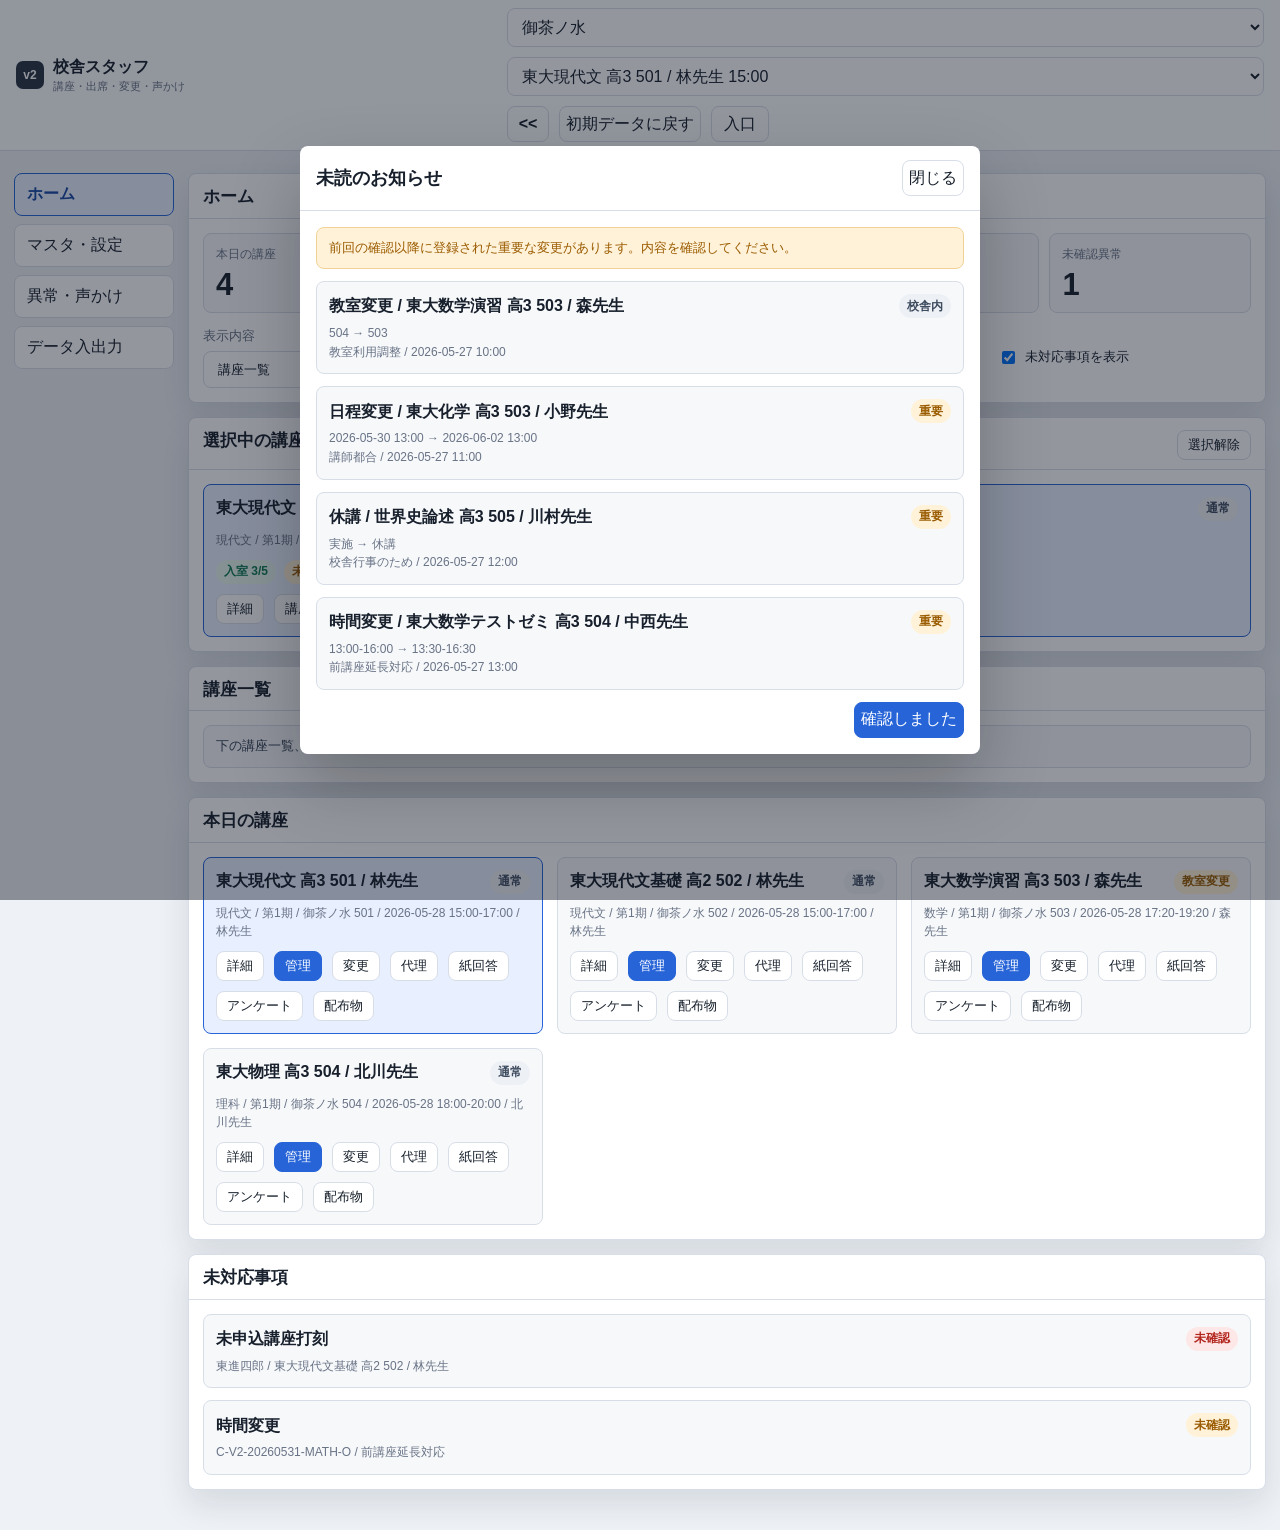
==== mock_app_v2/staff_app_v2.html @ 980cc5a4 "v2" ====
<!doctype html>
<html lang="ja">
<head>
  <meta charset="utf-8">
  <meta name="viewport" content="width=device-width, initial-scale=1">
  <title>校舎スタッフ v2</title>
  <link rel="stylesheet" href="assets/screens_v2.css">
</head>
<body data-app="staff-v2">
  <header class="topbar compact">
    <div class="brand">
      <div class="brand-mark">v2</div>
      <div>
        <h1>校舎スタッフ</h1>
        <p>講座・出席・変更・声かけ</p>
      </div>
    </div>
    <div class="top-actions">
      <select id="staffVenueSelect" aria-label="校舎選択"></select>
      <select id="staffCourseSelect" aria-label="講座選択"></select>
      <button class="ghost nav-toggle-button" id="staffToggleNav" type="button" aria-label="左メニューを閉じる" title="左メニューを閉じる">&lt;&lt;</button>
      <button class="ghost" type="button" data-reset-state>初期データに戻す</button>
      <a class="button-link" href="index.html">入口</a>
    </div>
  </header>

  <main class="wrap layout" id="staffLayout">
    <nav class="side-nav" id="staffSideNav" aria-label="校舎スタッフタブ">
      <button class="tab-button active" type="button" data-tab-target="staff-home">ホーム</button>
      <div class="nav-item has-menu">
        <button class="tab-button" type="button" data-tab-target="staff-master">マスタ・設定</button>
        <div class="nav-menu" role="menu" aria-label="マスタ・設定メニュー">
          <button type="button" data-tab-target="staff-master" data-staff-master-view="students">生徒マスタ設定</button>
          <button type="button" data-tab-target="staff-master" data-staff-master-view="courses">講座マスタ設定</button>
          <button type="button" data-tab-target="staff-master" data-staff-master-view="settings">受講コマ基準設定</button>
        </div>
      </div>
      <button class="tab-button" type="button" data-tab-target="staff-risk">異常・声かけ</button>
      <button class="tab-button" type="button" data-tab-target="staff-export">データ入出力</button>
    </nav>

    <div>
      <section class="tab-panel active" data-tab-panel="staff-home">
        <section class="panel">
          <div class="panel-head">
            <h2>ホーム</h2>
          </div>
          <div class="panel-body">
            <div class="metric-grid" id="staffDashboardMetrics"></div>
            <div class="form-grid" style="margin-top:14px">
              <label>表示内容
                <select id="staffHomePanelSelect">
                  <option value="courses">講座一覧</option>
                  <option value="course">選択中の講座</option>
                  <option value="change">講座変更</option>
                  <option value="proxy">代理入室</option>
                  <option value="paper">紙回答入力</option>
                  <option value="survey">アンケート（回答状況・傾向・コメント）</option>
                  <option value="risk">異常・声かけ</option>
                  <option value="export">CSV出力</option>
                </select>
              </label>
              <label class="setting-toggle"><input id="homeToggleCourses" type="checkbox" checked>講座一覧を表示</label>
              <label class="setting-toggle"><input id="homeToggleSelected" type="checkbox" checked>選択中の講座を表示</label>
              <label class="setting-toggle"><input id="homeToggleAlerts" type="checkbox" checked>未対応事項を表示</label>
            </div>
          </div>
        </section>

        <section class="panel" id="homeSelectedCoursePanel" style="margin-top:14px">
          <div class="panel-head">
            <h2>選択中の講座</h2>
            <button class="small" id="clearStaffCourse" type="button">選択解除</button>
          </div>
          <div class="panel-body"><div id="homeSelectedCourse" class="stack"></div></div>
        </section>

        <section class="panel" id="homeWorkPanel" style="margin-top:14px">
          <div class="panel-head"><h2 id="homeWorkTitle">表示内容</h2></div>
          <div class="panel-body"><div id="staffHomePanel" class="stack"></div></div>
        </section>

        <section class="panel" id="homeCourseListPanel" style="margin-top:14px">
          <div class="panel-head"><h2>本日の講座</h2></div>
          <div class="panel-body"><div id="dashboardCourseList" class="grid-3"></div></div>
        </section>

        <section class="panel" id="homeAlertsPanel" style="margin-top:14px">
          <div class="panel-head"><h2>未対応事項</h2></div>
          <div class="panel-body"><div id="dashboardAlerts" class="stack"></div></div>
        </section>
      </section>

      <section class="tab-panel" data-tab-panel="staff-master">
        <section class="panel">
          <div class="panel-head"><h2>マスタ・基準設定</h2></div>
          <div class="panel-body">
            <div class="notice">受講コマ達成基準は、基準未達と声かけ候補を判定するための学年別の最低受講コマ数です。科目別ではなく、期間内の受講済みコマ合計で判定します。</div>
            <div class="actions">
              <label class="setting-toggle"><input id="toggleMasterStudents" type="checkbox" checked>生徒マスタ</label>
              <label class="setting-toggle"><input id="toggleMasterCourses" type="checkbox" checked>講座マスタ</label>
              <label class="setting-toggle"><input id="toggleMasterSettings" type="checkbox" checked>校舎・基準設定</label>
            </div>
            <div class="form-grid" style="margin-top:12px">
              <label>学年<select id="thresholdGrade"></select></label>
              <label>受講コマ達成基準<input id="thresholdValue" value="4" inputmode="numeric"></label>
            </div>
            <button class="primary" id="saveStaffSettings" type="button" style="margin-top:12px">設定を保存</button>
          </div>
        </section>
        <div class="grid-2" style="margin-top:14px">
          <section class="panel" id="masterStudentsPanel">
            <div class="panel-head"><h2>生徒マスタ</h2></div>
            <div class="panel-body"><table><thead><tr><th>生徒</th><th>学年</th><th>校舎</th><th>担当</th><th>操作</th></tr></thead><tbody id="masterStudents"></tbody></table></div>
          </section>
          <section class="panel" id="masterCoursesPanel">
            <div class="panel-head"><h2>講座マスタ</h2></div>
            <div class="panel-body"><table><thead><tr><th>講座</th><th>識別</th><th>状態</th><th>講師</th><th>操作</th></tr></thead><tbody id="masterCourses"></tbody></table></div>
          </section>
        </div>
        <section class="panel" id="masterSettingsPanel" style="margin-top:14px">
          <div class="panel-head"><h2>校舎・教室・基準コマ設定</h2></div>
          <div class="panel-body"><div id="staffSettings" class="grid-3"></div></div>
        </section>
      </section>

      <section class="tab-panel" data-tab-panel="staff-risk">
        <div class="grid-2">
          <section class="panel">
            <div class="panel-head"><h2>異常検知</h2></div>
            <div class="panel-body"><table><thead><tr><th>種別</th><th>対象</th><th>重要度</th><th>操作</th></tr></thead><tbody id="anomalyRows"></tbody></table></div>
          </section>
          <section class="panel">
            <div class="panel-head"><h2>基準未達</h2></div>
            <div class="panel-body"><table><thead><tr><th>生徒</th><th>基準</th><th>差分</th><th>操作</th></tr></thead><tbody id="shortageRows"></tbody></table></div>
          </section>
        </div>
        <div class="grid-2" style="margin-top:14px">
          <section class="panel">
            <div class="panel-head"><h2>声かけ対象者</h2></div>
            <div class="panel-body">
              <label>生徒<select id="voiceStudent"></select></label>
              <label style="margin-top:10px">理由<input id="voiceReason" value="基準未達と未回答が重複"></label>
              <button class="primary" id="voiceButton" type="button" style="width:100%; margin-top:10px">声かけ予定を追加</button>
              <div id="voiceRows" class="stack" style="margin-top:10px"></div>
            </div>
          </section>
          <section class="panel">
            <div class="panel-head"><h2>操作履歴</h2></div>
            <div class="panel-body"><table><thead><tr><th>日時</th><th>操作</th><th>対象</th><th>理由</th></tr></thead><tbody id="operationLogRows"></tbody></table></div>
          </section>
        </div>
      </section>

      <section class="tab-panel" data-tab-panel="staff-export">
        <div class="grid-2">
          <section class="panel">
            <div class="panel-head"><h2>CSV出力</h2></div>
            <div class="panel-body">
              <label>出力種別<select id="exportType"><option value="attendance">出席簿CSV</option><option value="counts">受講コマCSV</option><option value="survey">アンケートCSV</option><option value="pos">POS取込用CSV</option><option value="access">Access取込用CSV</option><option value="actions">操作履歴CSV</option></select></label>
              <div class="actions" style="margin-top:10px"><button id="previewExport" type="button">プレビュー</button><button id="downloadExport" class="primary" type="button">ダウンロード</button></div>
              <div id="csvReferenceRows" class="stack" style="margin-top:14px"></div>
            </div>
          </section>
          <section class="panel">
            <div class="panel-head"><h2>出力プレビュー</h2></div>
            <div class="panel-body"><pre class="code-preview" id="exportPreview"></pre></div>
          </section>
        </div>
      </section>
    </div>
  </main>

  <div class="modal-backdrop" id="detailModal">
    <div class="modal">
      <div class="modal-head"><h2 id="modalTitle">講座詳細</h2><button type="button" data-close-modal>閉じる</button></div>
      <div class="modal-body" id="modalBody"></div>
    </div>
  </div>
  <div class="toast" id="toast"></div>
  <script src="assets/app_v2.js"></script>
</body>
</html>
---- mock_app_v2/assets/screens_v2.css ----
:root {
  color-scheme: light;
  --bg: #eef1f5;
  --surface: #ffffff;
  --surface-soft: #f7f8fa;
  --line: #d8dee8;
  --text: #17202c;
  --muted: #687386;
  --blue: #2664d8;
  --blue-soft: #e8efff;
  --green: #0f7a55;
  --green-soft: #e7f6ef;
  --amber: #9a5b00;
  --amber-soft: #fff2d8;
  --red: #b3261e;
  --red-soft: #fde8e7;
  --ink: #283342;
  --shadow: 0 14px 32px rgba(35, 48, 72, 0.12);
}

* {
  box-sizing: border-box;
}

body {
  margin: 0;
  min-width: 320px;
  background: var(--bg);
  color: var(--text);
  font-family: -apple-system, BlinkMacSystemFont, "Hiragino Sans", "Yu Gothic", "Yu Gothic UI", sans-serif;
  letter-spacing: 0;
}

button,
input,
select,
textarea {
  font: inherit;
}

button {
  min-height: 36px;
  border: 1px solid var(--line);
  border-radius: 8px;
  background: var(--surface);
  color: var(--text);
  cursor: pointer;
}

.button-link {
  display: inline-flex;
  align-items: center;
  justify-content: center;
  min-height: 36px;
  padding: 0 12px;
  border: 1px solid var(--line);
  border-radius: 8px;
  background: var(--surface);
  color: var(--text);
  text-decoration: none;
}

.button-link:hover {
  border-color: #9cabbd;
}

button:hover {
  border-color: #9cabbd;
}

button:disabled {
  cursor: not-allowed;
  opacity: 0.48;
}

.primary {
  border-color: var(--blue);
  background: var(--blue);
  color: #fff;
}

.danger {
  border-color: var(--red);
  background: var(--red);
  color: #fff;
}

.ghost {
  background: transparent;
}

.small {
  min-height: 30px;
  padding: 4px 10px;
  font-size: 13px;
}

input,
select,
textarea {
  width: 100%;
  border: 1px solid var(--line);
  border-radius: 8px;
  background: #fff;
  color: var(--text);
  padding: 9px 10px;
}

textarea {
  min-height: 92px;
  resize: vertical;
}

label {
  display: grid;
  gap: 6px;
  color: var(--muted);
  font-size: 13px;
}

table {
  width: 100%;
  border-collapse: collapse;
  table-layout: fixed;
  font-size: 13px;
}

th,
td {
  border-bottom: 1px solid var(--line);
  padding: 10px 8px;
  text-align: left;
  vertical-align: top;
  overflow-wrap: anywhere;
}

th {
  color: #415069;
  font-weight: 700;
  background: #f2f5f9;
}

pre {
  margin: 0;
  white-space: pre-wrap;
  overflow-wrap: anywhere;
}

.app-shell {
  min-height: 100vh;
}

.topbar {
  position: sticky;
  top: 0;
  z-index: 10;
  display: flex;
  align-items: center;
  justify-content: space-between;
  gap: 16px;
  padding: 14px 22px;
  border-bottom: 1px solid var(--line);
  background: rgba(255, 255, 255, 0.94);
  backdrop-filter: blur(12px);
}

.topbar.compact {
  min-height: 58px;
  padding: 8px 16px;
}

.brand {
  display: flex;
  align-items: center;
  gap: 12px;
  min-width: 0;
}

.brand-mark {
  display: grid;
  width: 36px;
  height: 36px;
  place-items: center;
  border-radius: 8px;
  background: var(--ink);
  color: #fff;
  font-weight: 800;
}

.brand h1 {
  margin: 0;
  font-size: 19px;
  line-height: 1.25;
}

.brand p {
  margin: 2px 0 0;
  color: var(--muted);
  font-size: 12px;
}

.topbar.compact .brand {
  gap: 9px;
}

.topbar.compact .brand-mark {
  width: 28px;
  height: 28px;
  border-radius: 7px;
  font-size: 12px;
}

.topbar.compact .brand h1 {
  font-size: 16px;
}

.topbar.compact .brand p {
  font-size: 11px;
}

.nav-toggle-button {
  min-width: 42px;
  font-weight: 800;
}

.top-actions,
.actions,
.row,
.filters {
  display: flex;
  align-items: center;
  gap: 10px;
  flex-wrap: wrap;
}

.wrap {
  width: min(1360px, calc(100vw - 28px));
  margin: 0 auto;
  padding: 22px 0 40px;
}

.layout {
  display: grid;
  grid-template-columns: 160px minmax(0, 1fr);
  gap: 14px;
}

.layout.nav-hidden {
  grid-template-columns: minmax(0, 1fr);
}

.layout.nav-hidden .side-nav {
  display: none;
}

.side-nav {
  position: sticky;
  top: 78px;
  align-self: start;
  display: grid;
  gap: 8px;
}

.nav-item {
  position: relative;
}

.nav-menu {
  position: absolute;
  top: 0;
  left: calc(100% + 8px);
  z-index: 20;
  display: none;
  min-width: 180px;
  padding: 6px;
  border: 1px solid var(--line);
  border-radius: 8px;
  background: var(--surface);
  box-shadow: var(--shadow);
}

.nav-item:hover .nav-menu,
.nav-item:focus-within .nav-menu {
  display: grid;
  gap: 4px;
}

.nav-menu button {
  min-height: 34px;
  padding: 7px 9px;
  border: 0;
  border-radius: 6px;
  background: transparent;
  text-align: left;
}

.nav-menu button:hover {
  background: var(--surface-soft);
}

.tab-button {
  justify-content: flex-start;
  width: 100%;
  padding: 10px 12px;
  text-align: left;
}

.tab-button.active {
  border-color: var(--blue);
  background: var(--blue-soft);
  color: #174aa5;
  font-weight: 700;
}

.tab-panel {
  display: none;
}

.tab-panel.active {
  display: block;
}

.panel {
  border: 1px solid var(--line);
  border-radius: 8px;
  background: var(--surface);
  box-shadow: var(--shadow);
}

.panel + .panel,
.stack > * + * {
  margin-top: 12px;
}

.panel-head {
  display: flex;
  align-items: flex-start;
  justify-content: space-between;
  gap: 14px;
  padding: 12px 14px 9px;
  border-bottom: 1px solid var(--line);
}

.panel-head h2,
.panel-head h3,
.section-title {
  margin: 0;
  font-size: 17px;
  line-height: 1.35;
}

.panel-body {
  padding: 14px;
}

.grid-2 {
  display: grid;
  grid-template-columns: repeat(2, minmax(0, 1fr));
  gap: 14px;
}

.grid-3 {
  display: grid;
  grid-template-columns: repeat(3, minmax(0, 1fr));
  gap: 14px;
}

.grid-4 {
  display: grid;
  grid-template-columns: repeat(4, minmax(0, 1fr));
  gap: 12px;
}

.form-grid {
  display: grid;
  grid-template-columns: repeat(4, minmax(0, 1fr));
  gap: 12px;
}

.field-span-2 {
  grid-column: span 2;
}

.field-span-4 {
  grid-column: 1 / -1;
}

.metric-grid {
  display: grid;
  grid-template-columns: repeat(auto-fit, minmax(132px, 1fr));
  gap: 10px;
}

.metric {
  min-height: 78px;
  padding: 12px;
  border: 1px solid var(--line);
  border-radius: 8px;
  background: var(--surface-soft);
}

.metric span {
  display: block;
  color: var(--muted);
  font-size: 12px;
}

.metric strong {
  display: block;
  margin-top: 6px;
  font-size: clamp(22px, 4vw, 31px);
  line-height: 1;
}

.item {
  padding: 12px;
  border: 1px solid var(--line);
  border-radius: 8px;
  background: var(--surface-soft);
}

.item-title {
  display: flex;
  align-items: center;
  justify-content: space-between;
  gap: 10px;
  margin-bottom: 6px;
}

.item-title strong {
  line-height: 1.35;
}

.meta {
  margin: 0;
  color: var(--muted);
  font-size: 12px;
  line-height: 1.55;
}

.muted {
  color: var(--muted);
}

.chip {
  display: inline-flex;
  align-items: center;
  min-height: 24px;
  padding: 3px 8px;
  border-radius: 999px;
  background: #edf0f5;
  color: #3e4c60;
  font-size: 12px;
  font-weight: 700;
  white-space: nowrap;
}

.chip.blue {
  background: var(--blue-soft);
  color: #174aa5;
}

.chip.green {
  background: var(--green-soft);
  color: var(--green);
}

.chip.amber {
  background: var(--amber-soft);
  color: var(--amber);
}

.chip.red {
  background: var(--red-soft);
  color: var(--red);
}

.notice {
  padding: 10px 12px;
  border: 1px solid var(--line);
  border-radius: 8px;
  background: #f7f8fb;
  color: #334155;
  font-size: 13px;
  line-height: 1.55;
}

.notice.green {
  border-color: #b8e0ce;
  background: var(--green-soft);
  color: var(--green);
}

.notice.amber {
  border-color: #f0d297;
  background: var(--amber-soft);
  color: var(--amber);
}

.notice.red {
  border-color: #efb3af;
  background: var(--red-soft);
  color: var(--red);
}

.role-grid {
  display: grid;
  grid-template-columns: repeat(3, minmax(0, 1fr));
  gap: 14px;
}

.role-link {
  display: grid;
  min-height: 170px;
  align-content: space-between;
  gap: 16px;
  padding: 16px;
  border: 1px solid var(--line);
  border-radius: 8px;
  background: var(--surface);
  color: inherit;
  text-decoration: none;
  box-shadow: var(--shadow);
}

.role-link strong {
  font-size: 20px;
}

.phone-stage {
  display: grid;
  place-items: start center;
}

.phone {
  width: min(430px, 100%);
  min-height: 760px;
  border: 1px solid #263241;
  border-radius: 28px;
  background: #111827;
  padding: 12px;
  box-shadow: 0 24px 45px rgba(18, 25, 38, 0.22);
}

.phone-screen {
  min-height: 736px;
  overflow: hidden;
  border-radius: 20px;
  background: var(--bg);
}

.phone-head {
  padding: 16px;
  background: var(--surface);
  border-bottom: 1px solid var(--line);
}

.phone-head h1 {
  margin: 0;
  font-size: 20px;
}

.mobile-tabs {
  display: grid;
  grid-template-columns: repeat(3, minmax(0, 1fr));
  gap: 0;
  border-bottom: 1px solid var(--line);
  background: var(--surface);
}

.mobile-tabs .tab-button {
  min-height: 44px;
  border: 0;
  border-radius: 0;
  justify-content: center;
  padding: 8px 4px;
  text-align: center;
  font-size: 12px;
}

.course-card {
  display: grid;
  gap: 10px;
  padding: 12px;
  border: 1px solid var(--line);
  border-radius: 8px;
  background: var(--surface-soft);
}

.course-card.selected {
  border-color: var(--blue);
  background: var(--blue-soft);
}

.course-card-head {
  display: flex;
  align-items: flex-start;
  justify-content: space-between;
  gap: 10px;
}

.course-card-head strong {
  line-height: 1.35;
}

.status-row {
  display: flex;
  align-items: center;
  gap: 8px;
  flex-wrap: wrap;
}

.roster-grid {
  display: grid;
  grid-template-columns: repeat(auto-fill, minmax(248px, 1fr));
  gap: 12px;
}

.roster-card {
  display: grid;
  gap: 8px;
  padding: 12px;
  border: 1px solid var(--line);
  border-radius: 8px;
  background: var(--surface-soft);
}

.roster-head {
  display: flex;
  align-items: flex-start;
  justify-content: space-between;
  gap: 10px;
}

.roster-head strong {
  display: block;
  font-size: 16px;
  line-height: 1.3;
}

.roster-head .meta {
  display: block;
  margin-top: 2px;
}

.material-list {
  margin: 0;
  padding-left: 18px;
  color: var(--text);
  font-size: 13px;
  line-height: 1.7;
}

.setting-toggle {
  display: inline-flex;
  align-items: center;
  gap: 7px;
  width: auto;
  color: var(--text);
}

.setting-toggle input {
  width: auto;
}

.search-row {
  display: grid;
  grid-template-columns: minmax(0, 1fr) auto;
  gap: 10px;
  align-items: end;
}

.mobile-tabs .tab-button.active {
  box-shadow: inset 0 -3px 0 var(--blue);
}

.phone-body {
  padding: 14px;
}

.qr-box {
  display: grid;
  place-items: center;
  min-height: 180px;
  border: 1px dashed #9da9ba;
  border-radius: 8px;
  background: #fff;
}

.qr-mark {
  width: 116px;
  height: 116px;
  border: 9px solid #182434;
  background:
    linear-gradient(90deg, #182434 10px, transparent 10px 22px, #182434 22px 32px, transparent 32px 45px, #182434 45px 55px, transparent 55px),
    linear-gradient(#182434 10px, transparent 10px 22px, #182434 22px 32px, transparent 32px 45px, #182434 45px 55px, transparent 55px);
  background-size: 58px 58px;
}

.segmented,
.rating {
  display: flex;
  gap: 8px;
  flex-wrap: wrap;
}

.choice.selected {
  border-color: var(--blue);
  background: var(--blue-soft);
  color: #174aa5;
  font-weight: 700;
}

.bar {
  height: 10px;
  overflow: hidden;
  border-radius: 999px;
  background: #dfe5ef;
}

.bar > span {
  display: block;
  height: 100%;
  background: var(--blue);
}

.code-preview {
  min-height: 260px;
  max-height: 420px;
  overflow: auto;
  padding: 12px;
  border: 1px solid var(--line);
  border-radius: 8px;
  background: #101827;
  color: #e6edf7;
  font-size: 12px;
}

.compare-table td,
.compare-table th {
  padding: 8px;
}

.compare-table .changed-row td {
  background: var(--amber-soft);
  color: #6f4100;
  font-weight: 700;
}

.modal-actions {
  display: flex;
  justify-content: flex-end;
  gap: 10px;
  flex-wrap: wrap;
}

.modal .form-grid {
  grid-template-columns: repeat(2, minmax(0, 1fr));
}

.modal-backdrop {
  position: fixed;
  inset: 0;
  z-index: 100;
  display: none;
  align-items: center;
  justify-content: center;
  padding: 20px;
  background: rgba(16, 24, 39, 0.45);
}

.modal-backdrop.open {
  display: flex;
}

.modal {
  width: min(680px, 100%);
  max-height: calc(100vh - 40px);
  overflow: auto;
  border-radius: 8px;
  background: var(--surface);
  box-shadow: 0 30px 70px rgba(0, 0, 0, 0.24);
}

.modal-head {
  display: flex;
  align-items: center;
  justify-content: space-between;
  gap: 12px;
  padding: 14px 16px;
  border-bottom: 1px solid var(--line);
}

.modal-head h2 {
  margin: 0;
  font-size: 18px;
}

.modal-body {
  padding: 16px;
}

.toast {
  position: fixed;
  right: 18px;
  bottom: 18px;
  z-index: 120;
  display: none;
  width: min(390px, calc(100vw - 36px));
  padding: 12px 14px;
  border: 1px solid #b8d2ff;
  border-radius: 8px;
  background: #fff;
  color: #1d355e;
  box-shadow: var(--shadow);
}

.toast.show {
  display: block;
}

.is-hidden {
  display: none !important;
}

@media (max-width: 980px) {
  .layout,
  .grid-2,
  .grid-3,
  .role-grid {
    grid-template-columns: 1fr;
  }

  .side-nav {
    position: static;
    display: flex;
    overflow-x: auto;
    padding-bottom: 2px;
  }

  .side-nav .tab-button {
    width: max-content;
    white-space: nowrap;
  }

  .nav-item {
    display: inline-flex;
  }

  .nav-menu {
    top: calc(100% + 6px);
    left: 0;
  }

  .form-grid,
  .grid-4 {
    grid-template-columns: repeat(2, minmax(0, 1fr));
  }
}

@media (max-width: 640px) {
  .topbar {
    align-items: flex-start;
    flex-direction: column;
    padding: 12px 14px;
  }

  .wrap {
    width: min(100vw - 18px, 100%);
    padding-top: 12px;
  }

  .form-grid,
  .grid-4 {
    grid-template-columns: 1fr;
  }

  .field-span-2,
  .field-span-4 {
    grid-column: auto;
  }

  .panel-head {
    align-items: stretch;
    flex-direction: column;
  }

  .phone {
    min-height: auto;
    border-radius: 0;
    padding: 0;
  }

  .phone-screen {
    min-height: 100vh;
    border-radius: 0;
  }
}
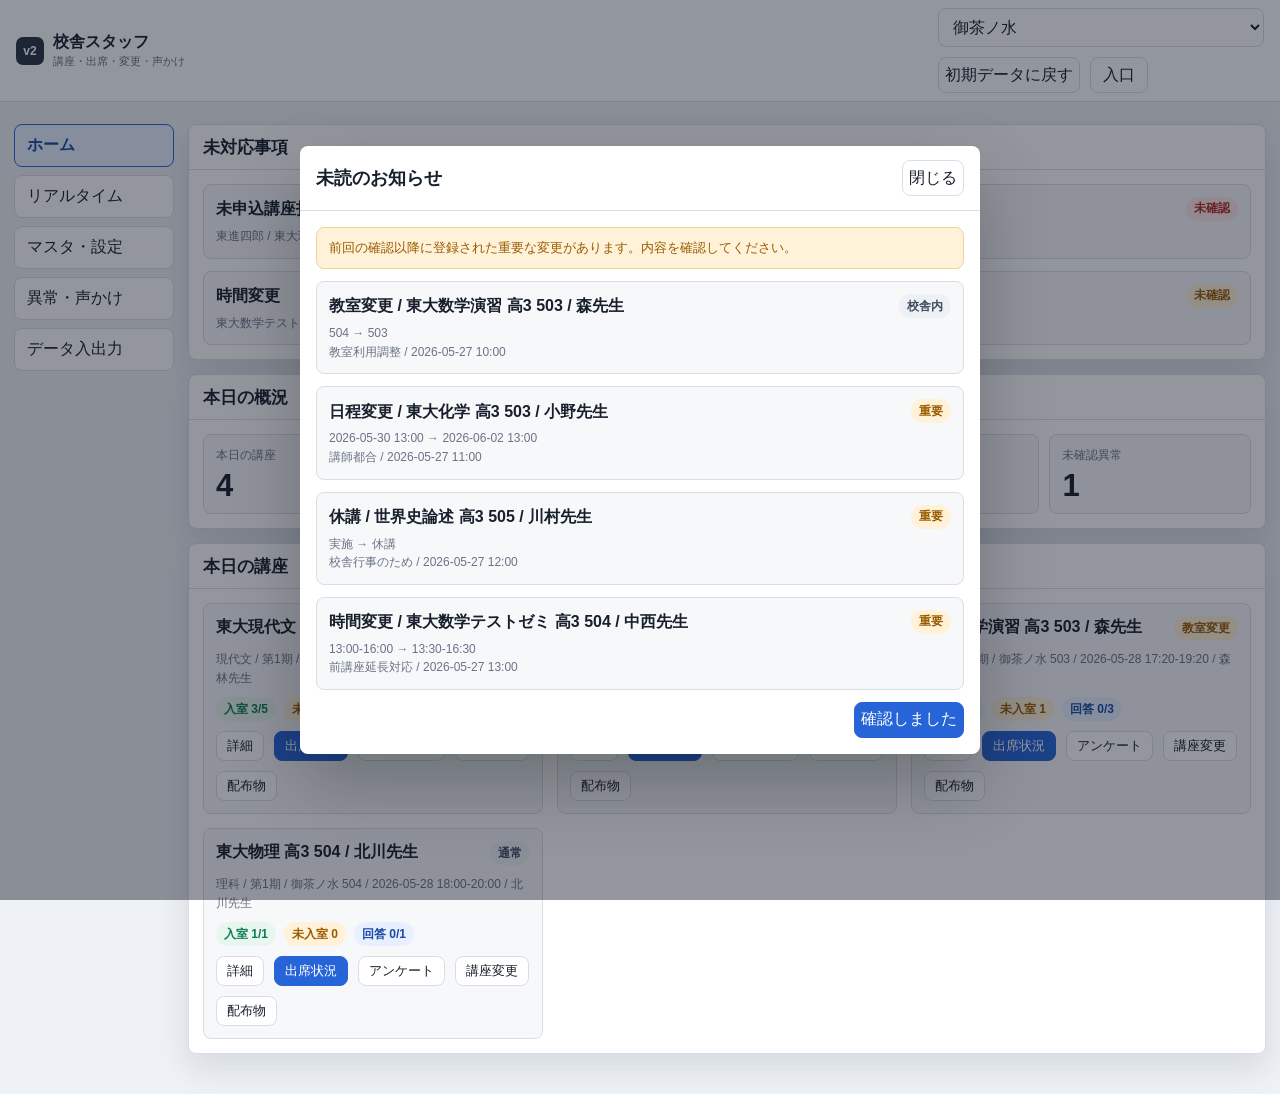
==== commit 02779d8d: "v３" ====
--- a/mock_app_v2/staff_app_v2.html
+++ b/mock_app_v2/staff_app_v2.html
@@ -17,8 +17,6 @@
     </div>
     <div class="top-actions">
       <select id="staffVenueSelect" aria-label="校舎選択"></select>
-      <select id="staffCourseSelect" aria-label="講座選択"></select>
-      <button class="ghost nav-toggle-button" id="staffToggleNav" type="button" aria-label="左メニューを閉じる" title="左メニューを閉じる">&lt;&lt;</button>
       <button class="ghost" type="button" data-reset-state>初期データに戻す</button>
       <a class="button-link" href="index.html">入口</a>
     </div>
@@ -27,6 +25,7 @@
   <main class="wrap layout" id="staffLayout">
     <nav class="side-nav" id="staffSideNav" aria-label="校舎スタッフタブ">
       <button class="tab-button active" type="button" data-tab-target="staff-home">ホーム</button>
+      <button class="tab-button" type="button" data-tab-target="staff-realtime">リアルタイム</button>
       <div class="nav-item has-menu">
         <button class="tab-button" type="button" data-tab-target="staff-master">マスタ・設定</button>
         <div class="nav-menu" role="menu" aria-label="マスタ・設定メニュー">
@@ -42,110 +41,117 @@
     <div>
       <section class="tab-panel active" data-tab-panel="staff-home">
         <section class="panel">
-          <div class="panel-head">
-            <h2>ホーム</h2>
-          </div>
-          <div class="panel-body">
-            <div class="metric-grid" id="staffDashboardMetrics"></div>
-            <div class="form-grid" style="margin-top:14px">
-              <label>表示内容
-                <select id="staffHomePanelSelect">
-                  <option value="courses">講座一覧</option>
-                  <option value="course">選択中の講座</option>
-                  <option value="change">講座変更</option>
-                  <option value="proxy">代理入室</option>
-                  <option value="paper">紙回答入力</option>
-                  <option value="survey">アンケート（回答状況・傾向・コメント）</option>
-                  <option value="risk">異常・声かけ</option>
-                  <option value="export">CSV出力</option>
-                </select>
-              </label>
-              <label class="setting-toggle"><input id="homeToggleCourses" type="checkbox" checked>講座一覧を表示</label>
-              <label class="setting-toggle"><input id="homeToggleSelected" type="checkbox" checked>選択中の講座を表示</label>
-              <label class="setting-toggle"><input id="homeToggleAlerts" type="checkbox" checked>未対応事項を表示</label>
-            </div>
-          </div>
+          <div class="panel-head"><h2>未対応事項</h2></div>
+          <div class="panel-body"><div id="dashboardAlerts" class="stack"></div></div>
         </section>
 
-        <section class="panel" id="homeSelectedCoursePanel" style="margin-top:14px">
-          <div class="panel-head">
-            <h2>選択中の講座</h2>
-            <button class="small" id="clearStaffCourse" type="button">選択解除</button>
-          </div>
-          <div class="panel-body"><div id="homeSelectedCourse" class="stack"></div></div>
+        <section class="panel" style="margin-top:14px">
+          <div class="panel-head"><h2>本日の概況</h2></div>
+          <div class="panel-body"><div class="metric-grid" id="staffDashboardMetrics"></div></div>
         </section>
 
-        <section class="panel" id="homeWorkPanel" style="margin-top:14px">
-          <div class="panel-head"><h2 id="homeWorkTitle">表示内容</h2></div>
-          <div class="panel-body"><div id="staffHomePanel" class="stack"></div></div>
-        </section>
-
-        <section class="panel" id="homeCourseListPanel" style="margin-top:14px">
+        <section class="panel" style="margin-top:14px">
           <div class="panel-head"><h2>本日の講座</h2></div>
           <div class="panel-body"><div id="dashboardCourseList" class="grid-3"></div></div>
         </section>
+      </section>
 
-        <section class="panel" id="homeAlertsPanel" style="margin-top:14px">
-          <div class="panel-head"><h2>未対応事項</h2></div>
-          <div class="panel-body"><div id="dashboardAlerts" class="stack"></div></div>
+      <section class="tab-panel" data-tab-panel="staff-realtime">
+        <section class="panel">
+          <div class="panel-head"><h2>リアルタイム入室</h2></div>
+          <div class="panel-body">
+            <div class="metric-grid" id="realtimeMetrics"></div>
+            <div class="search-row" style="margin-top:12px">
+              <label>絞り込み<input id="realtimeSearch" placeholder="氏名・生徒番号・講座・学年・高校"></label>
+            </div>
+            <div class="notice" style="margin-top:10px">QR読込・代理・紙回答で入室した生徒を、講座・学年に関係なく新しい順に表示します。生徒提示QRの読取（タブレット）や生徒側登録もリアルタイムに反映します。</div>
+            <div id="realtimeList" class="stack" style="margin-top:12px"></div>
+          </div>
         </section>
       </section>
 
       <section class="tab-panel" data-tab-panel="staff-master">
         <section class="panel">
-          <div class="panel-head"><h2>マスタ・基準設定</h2></div>
+          <div class="panel-head"><h2>受講コマ達成基準</h2><button class="small" id="editThresholds" type="button">編集</button></div>
           <div class="panel-body">
-            <div class="notice">受講コマ達成基準は、基準未達と声かけ候補を判定するための学年別の最低受講コマ数です。科目別ではなく、期間内の受講済みコマ合計で判定します。</div>
-            <div class="actions">
-              <label class="setting-toggle"><input id="toggleMasterStudents" type="checkbox" checked>生徒マスタ</label>
-              <label class="setting-toggle"><input id="toggleMasterCourses" type="checkbox" checked>講座マスタ</label>
-              <label class="setting-toggle"><input id="toggleMasterSettings" type="checkbox" checked>校舎・基準設定</label>
+            <div class="notice">基準未達と声かけ候補を判定するための学年別の最低受講コマ数です。科目別ではなく、期間内の受講済みコマ合計で判定します。</div>
+            <div id="thresholdView" class="grid-3" style="margin-top:12px"></div>
+            <div id="thresholdEdit" class="is-hidden">
+              <div class="form-grid" style="margin-top:12px">
+                <label>学年<select id="thresholdGrade"></select></label>
+                <label>受講コマ達成基準<input id="thresholdValue" value="4" inputmode="numeric"></label>
+              </div>
+              <button class="primary" id="saveStaffSettings" type="button" style="margin-top:12px">設定を保存</button>
             </div>
-            <div class="form-grid" style="margin-top:12px">
-              <label>学年<select id="thresholdGrade"></select></label>
-              <label>受講コマ達成基準<input id="thresholdValue" value="4" inputmode="numeric"></label>
-            </div>
-            <button class="primary" id="saveStaffSettings" type="button" style="margin-top:12px">設定を保存</button>
           </div>
         </section>
-        <div class="grid-2" style="margin-top:14px">
-          <section class="panel" id="masterStudentsPanel">
-            <div class="panel-head"><h2>生徒マスタ</h2></div>
-            <div class="panel-body"><table><thead><tr><th>生徒</th><th>学年</th><th>校舎</th><th>担当</th><th>操作</th></tr></thead><tbody id="masterStudents"></tbody></table></div>
-          </section>
-          <section class="panel" id="masterCoursesPanel">
-            <div class="panel-head"><h2>講座マスタ</h2></div>
-            <div class="panel-body"><table><thead><tr><th>講座</th><th>識別</th><th>状態</th><th>講師</th><th>操作</th></tr></thead><tbody id="masterCourses"></tbody></table></div>
-          </section>
-        </div>
+
+        <section class="panel" id="masterStudentsPanel" style="margin-top:14px">
+          <div class="panel-head"><h2>生徒マスタ</h2><div class="actions"><button class="small" id="exportStudents" type="button">CSV出力</button><button class="small" id="editStudents" type="button">編集</button></div></div>
+          <div class="panel-body">
+            <div class="search-row"><label>フィルタ<input id="filterStudents" placeholder="氏名・学年・校舎・担当・生徒番号"></label></div>
+            <div class="table-scroll" style="margin-top:10px"><table><thead><tr><th>生徒</th><th>学年</th><th>校舎</th><th>担当</th><th>操作</th></tr></thead><tbody id="masterStudents"></tbody></table></div>
+          </div>
+        </section>
+
+        <section class="panel" id="masterCoursesPanel" style="margin-top:14px">
+          <div class="panel-head"><h2>講座マスタ</h2><div class="actions"><button class="small" id="exportCourses" type="button">CSV出力</button><button class="small" id="editCourses" type="button">編集</button></div></div>
+          <div class="panel-body">
+            <div class="search-row"><label>フィルタ<input id="filterCourses" placeholder="講座名・学年・科目・校舎・状態・日付・講師"></label></div>
+            <div class="table-scroll" style="margin-top:10px"><table><thead><tr><th>講座</th><th>識別</th><th>状態</th><th>講師</th><th>操作</th></tr></thead><tbody id="masterCourses"></tbody></table></div>
+          </div>
+        </section>
+
+        <section class="panel" id="masterStaffPanel" style="margin-top:14px">
+          <div class="panel-head"><h2>担当者マスタ</h2><div class="actions"><button class="small" id="exportStaff" type="button">CSV出力</button><button class="small" id="editStaff" type="button">編集</button></div></div>
+          <div class="panel-body">
+            <div class="search-row"><label>フィルタ<input id="filterStaff" placeholder="氏名・校舎・役割"></label></div>
+            <div class="table-scroll" style="margin-top:10px"><table><thead><tr><th>担当者ID</th><th>氏名</th><th>校舎</th><th>役割</th><th>操作</th></tr></thead><tbody id="masterStaff"></tbody></table></div>
+          </div>
+        </section>
+
+        <section class="panel" id="masterApplicationsPanel" style="margin-top:14px">
+          <div class="panel-head"><h2>申込情報マスタ</h2><div class="actions"><button class="small" id="exportApplications" type="button">CSV出力</button><button class="small" id="editApplications" type="button">編集</button></div></div>
+          <div class="panel-body">
+            <div class="search-row"><label>フィルタ<input id="filterApplications" placeholder="生徒・講座・状態・経路・申込日"></label></div>
+            <div class="table-scroll" style="margin-top:10px"><table><thead><tr><th>生徒</th><th>講座</th><th>申込日</th><th>状態</th><th>経路</th><th>操作</th></tr></thead><tbody id="masterApplications"></tbody></table></div>
+          </div>
+        </section>
+
         <section class="panel" id="masterSettingsPanel" style="margin-top:14px">
-          <div class="panel-head"><h2>校舎・教室・基準コマ設定</h2></div>
+          <div class="panel-head"><h2>校舎・教室</h2></div>
           <div class="panel-body"><div id="staffSettings" class="grid-3"></div></div>
         </section>
       </section>
 
       <section class="tab-panel" data-tab-panel="staff-risk">
-        <div class="grid-2">
-          <section class="panel">
+        <div class="segmented" id="riskViewTabs" style="margin-bottom:14px">
+          <button class="choice selected" type="button" data-risk-view="all">すべて</button>
+          <button class="choice" type="button" data-risk-view="anomaly">異常検知</button>
+          <button class="choice" type="button" data-risk-view="shortage">基準未達</button>
+          <button class="choice" type="button" data-risk-view="voice">声かけ</button>
+          <button class="choice" type="button" data-risk-view="log">操作履歴</button>
+        </div>
+        <div class="grid-2" id="riskPanels">
+          <section class="panel" id="riskAnomalyPanel">
             <div class="panel-head"><h2>異常検知</h2></div>
             <div class="panel-body"><table><thead><tr><th>種別</th><th>対象</th><th>重要度</th><th>操作</th></tr></thead><tbody id="anomalyRows"></tbody></table></div>
           </section>
-          <section class="panel">
+          <section class="panel" id="riskShortagePanel">
             <div class="panel-head"><h2>基準未達</h2></div>
             <div class="panel-body"><table><thead><tr><th>生徒</th><th>基準</th><th>差分</th><th>操作</th></tr></thead><tbody id="shortageRows"></tbody></table></div>
           </section>
-        </div>
-        <div class="grid-2" style="margin-top:14px">
-          <section class="panel">
+          <section class="panel" id="riskVoicePanel">
             <div class="panel-head"><h2>声かけ対象者</h2></div>
             <div class="panel-body">
               <label>生徒<select id="voiceStudent"></select></label>
+              <label style="margin-top:10px">担当者<select id="voiceAssignee"></select></label>
               <label style="margin-top:10px">理由<input id="voiceReason" value="基準未達と未回答が重複"></label>
               <button class="primary" id="voiceButton" type="button" style="width:100%; margin-top:10px">声かけ予定を追加</button>
               <div id="voiceRows" class="stack" style="margin-top:10px"></div>
             </div>
           </section>
-          <section class="panel">
+          <section class="panel" id="riskLogPanel">
             <div class="panel-head"><h2>操作履歴</h2></div>
             <div class="panel-body"><table><thead><tr><th>日時</th><th>操作</th><th>対象</th><th>理由</th></tr></thead><tbody id="operationLogRows"></tbody></table></div>
           </section>
--- a/mock_app_v2/assets/screens_v2.css
+++ b/mock_app_v2/assets/screens_v2.css
@@ -359,6 +359,10 @@
   gap: 14px;
 }
 
+.grid-2.single {
+  grid-template-columns: 1fr;
+}
+
 .grid-3 {
   display: grid;
   grid-template-columns: repeat(3, minmax(0, 1fr));
@@ -649,6 +653,63 @@
   color: var(--text);
   font-size: 13px;
   line-height: 1.7;
+}
+
+.wide-row {
+  display: grid;
+  grid-template-columns: minmax(170px, 1.1fr) minmax(0, 2fr) auto;
+  gap: 12px;
+  align-items: center;
+  padding: 10px 12px;
+  border: 1px solid var(--line);
+  border-radius: 8px;
+  background: var(--surface-soft);
+}
+
+.wide-main {
+  display: grid;
+  gap: 2px;
+  min-width: 0;
+}
+
+.wide-main strong {
+  line-height: 1.3;
+}
+
+.wide-actions {
+  display: flex;
+  gap: 8px;
+  flex-wrap: wrap;
+  justify-content: flex-end;
+}
+
+.table-scroll {
+  overflow-x: auto;
+}
+
+table.dense {
+  table-layout: auto;
+  font-size: 11px;
+}
+
+table.dense th,
+table.dense td {
+  padding: 4px 6px;
+  white-space: nowrap;
+}
+
+.nowrap {
+  white-space: nowrap;
+}
+
+@media (max-width: 720px) {
+  .wide-row {
+    grid-template-columns: 1fr;
+  }
+
+  .wide-actions {
+    justify-content: flex-start;
+  }
 }
 
 .setting-toggle {
@@ -819,6 +880,21 @@
   display: block;
 }
 
+.tab-badge {
+  display: inline-grid;
+  place-items: center;
+  min-width: 18px;
+  height: 18px;
+  margin-left: 5px;
+  padding: 0 5px;
+  border-radius: 999px;
+  background: var(--red);
+  color: #fff;
+  font-size: 11px;
+  font-weight: 700;
+  line-height: 1;
+}
+
 .is-hidden {
   display: none !important;
 }
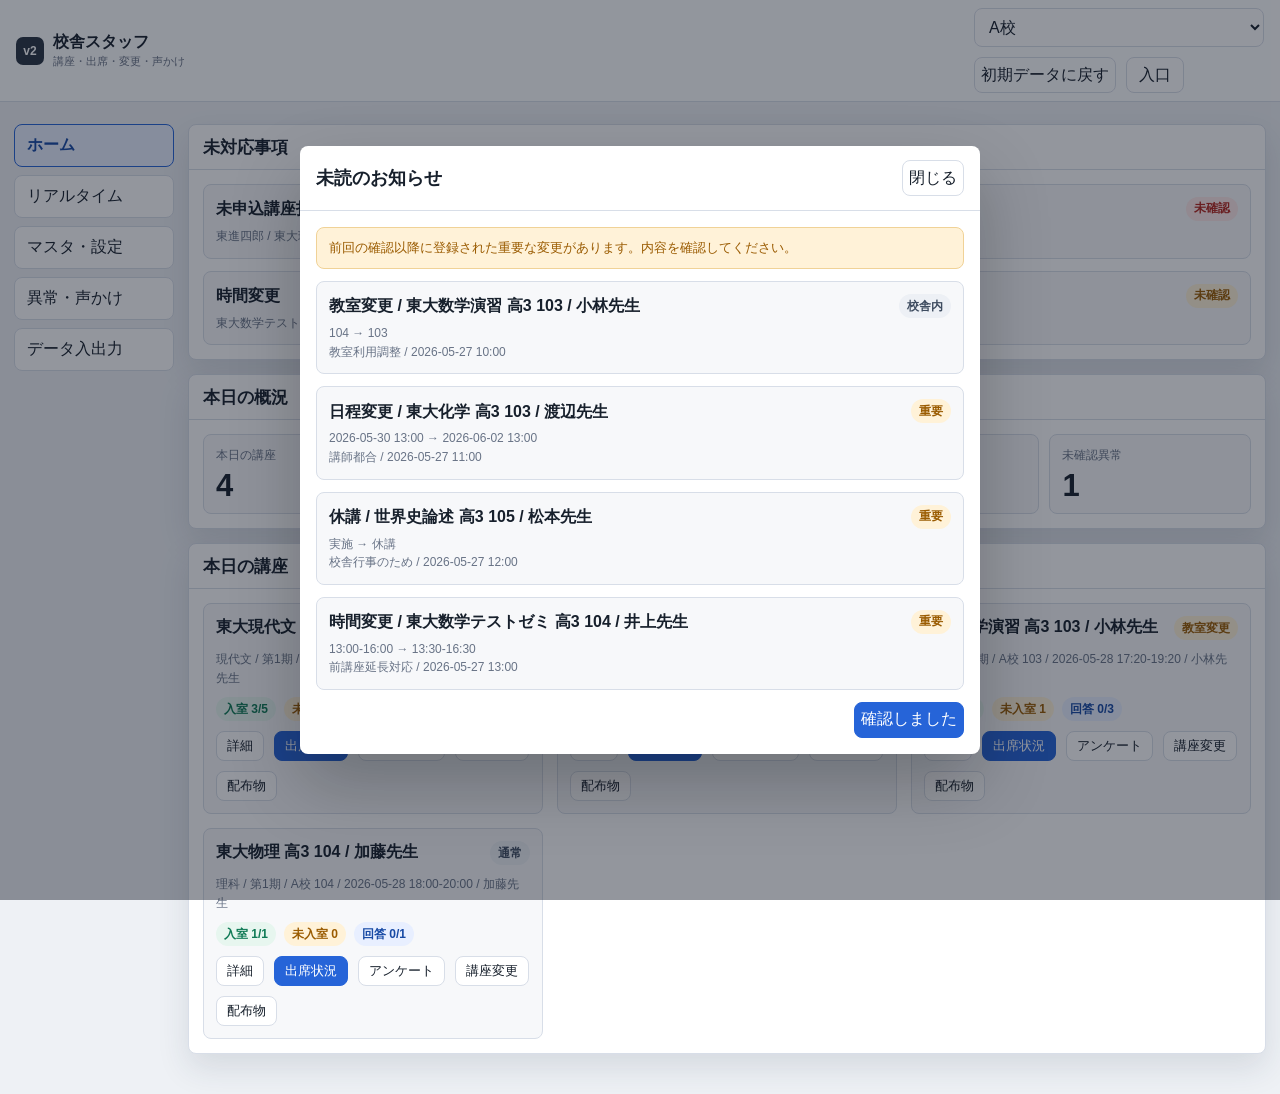
==== commit 8e194884: "v9" ====
--- a/mock_app_v2/staff_app_v2.html
+++ b/mock_app_v2/staff_app_v2.html
@@ -34,7 +34,16 @@
           <button type="button" data-tab-target="staff-master" data-staff-master-view="settings">受講コマ基準設定</button>
         </div>
       </div>
-      <button class="tab-button" type="button" data-tab-target="staff-risk">異常・声かけ</button>
+      <div class="nav-item has-menu">
+        <button class="tab-button" type="button" data-tab-target="staff-risk">異常・声かけ</button>
+        <div class="nav-menu" role="menu" aria-label="異常・声かけメニュー">
+          <button type="button" data-tab-target="staff-risk" data-risk-view="all">すべて</button>
+          <button type="button" data-tab-target="staff-risk" data-risk-view="anomaly">異常検知</button>
+          <button type="button" data-tab-target="staff-risk" data-risk-view="shortage">基準未達</button>
+          <button type="button" data-tab-target="staff-risk" data-risk-view="voice">声かけ</button>
+          <button type="button" data-tab-target="staff-risk" data-risk-view="log">操作履歴</button>
+        </div>
+      </div>
       <button class="tab-button" type="button" data-tab-target="staff-export">データ入出力</button>
     </nav>
 
@@ -61,8 +70,11 @@
           <div class="panel-head"><h2>リアルタイム入室</h2></div>
           <div class="panel-body">
             <div class="metric-grid" id="realtimeMetrics"></div>
-            <div class="search-row" style="margin-top:12px">
-              <label>絞り込み<input id="realtimeSearch" placeholder="氏名・生徒番号・講座・学年・高校"></label>
+            <div class="filters" style="margin-top:12px">
+              <label style="min-width:220px">講座<select id="realtimeCourse"></select></label>
+              <label style="min-width:120px">学年<select id="realtimeGrade"></select></label>
+              <label class="setting-toggle"><input id="realtimeShowEntered" type="checkbox" checked>入室済</label>
+              <label class="setting-toggle"><input id="realtimeShowNotEntered" type="checkbox" checked>未入室</label>
             </div>
             <div class="notice" style="margin-top:10px">QR読込・代理・紙回答で入室した生徒を、講座・学年に関係なく新しい順に表示します。生徒提示QRの読取（タブレット）や生徒側登録もリアルタイムに反映します。</div>
             <div id="realtimeList" class="stack" style="margin-top:12px"></div>
--- a/mock_app_v2/assets/screens_v2.css
+++ b/mock_app_v2/assets/screens_v2.css
@@ -880,6 +880,78 @@
   display: block;
 }
 
+.cal-nav {
+  display: flex;
+  align-items: center;
+  justify-content: space-between;
+  gap: 8px;
+  margin-bottom: 10px;
+}
+
+.cal-grid {
+  display: grid;
+  grid-template-columns: repeat(7, 1fr);
+  gap: 4px;
+}
+
+.cal-head {
+  padding: 4px 0;
+  text-align: center;
+  font-size: 11px;
+  color: var(--muted);
+}
+
+.cal-cell {
+  display: flex;
+  flex-direction: column;
+  gap: 2px;
+  min-height: 58px;
+  padding: 4px;
+  border: 1px solid var(--line);
+  border-radius: 6px;
+  background: var(--surface);
+  text-align: left;
+  overflow: hidden;
+}
+
+.cal-cell.empty {
+  border: 0;
+  background: transparent;
+}
+
+.cal-cell.has-course {
+  border-color: #bcd2f5;
+  background: var(--blue-soft);
+}
+
+.cal-cell.today .cal-date {
+  color: var(--blue);
+}
+
+.cal-cell.selected {
+  border-color: var(--blue);
+  box-shadow: 0 0 0 2px var(--blue-soft);
+}
+
+.cal-date {
+  font-size: 12px;
+  font-weight: 700;
+}
+
+.cal-course {
+  overflow: hidden;
+  font-size: 10px;
+  line-height: 1.2;
+  white-space: nowrap;
+  text-overflow: ellipsis;
+  color: #174aa5;
+}
+
+.cal-more {
+  font-size: 10px;
+  color: var(--muted);
+}
+
 .tab-badge {
   display: inline-grid;
   place-items: center;
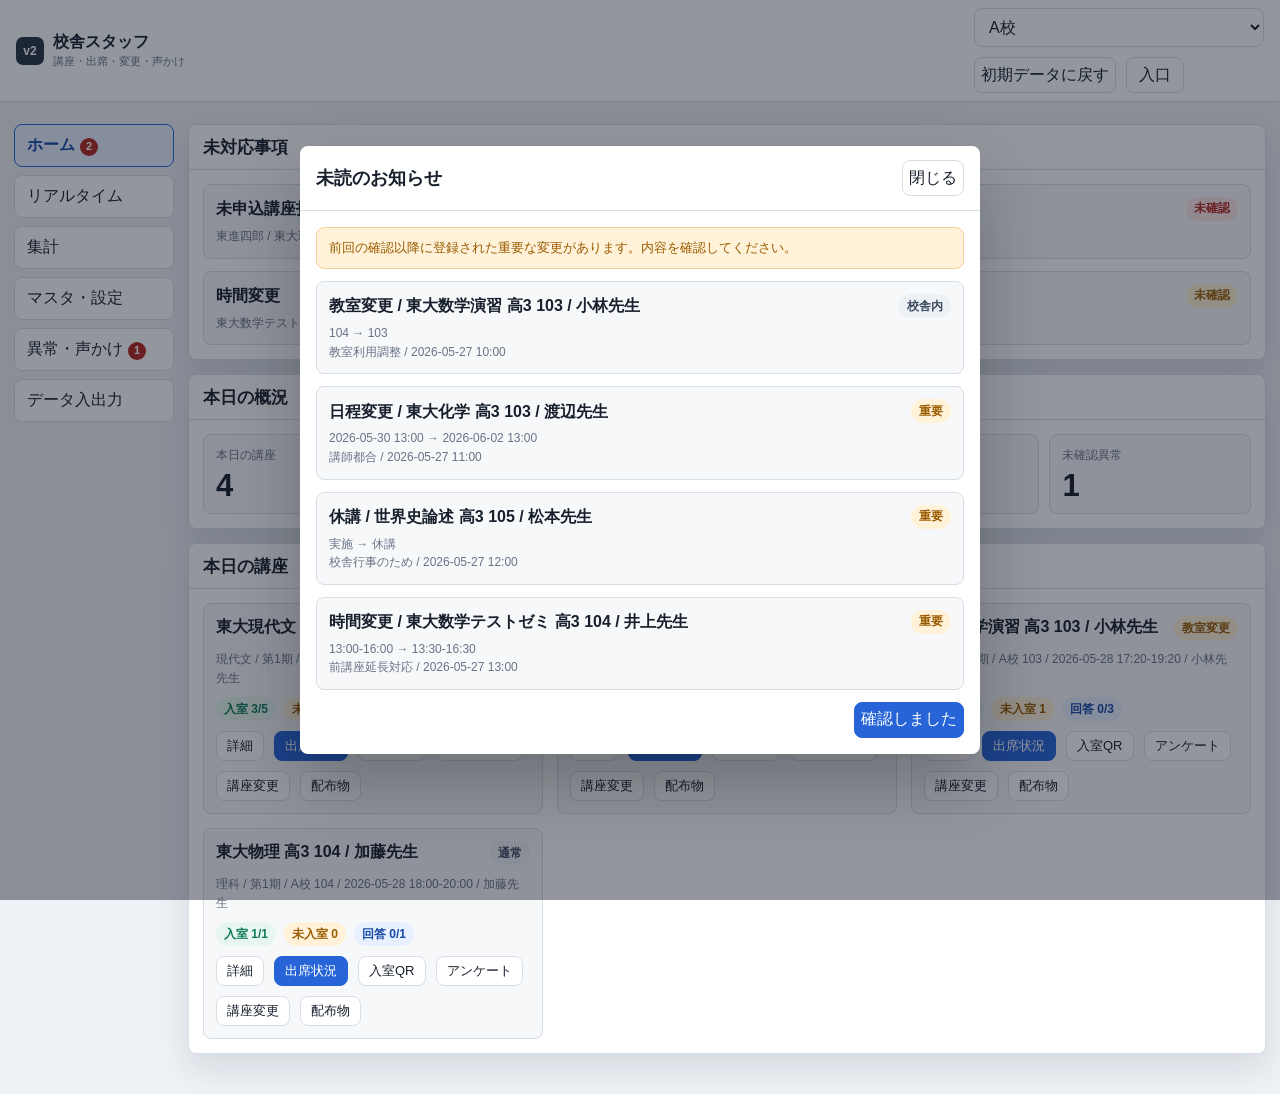
==== commit 5518f085: "v13" ====
--- a/mock_app_v2/staff_app_v2.html
+++ b/mock_app_v2/staff_app_v2.html
@@ -24,8 +24,9 @@
 
   <main class="wrap layout" id="staffLayout">
     <nav class="side-nav" id="staffSideNav" aria-label="校舎スタッフタブ">
-      <button class="tab-button active" type="button" data-tab-target="staff-home">ホーム</button>
+      <button class="tab-button active" type="button" data-tab-target="staff-home">ホーム<span class="tab-badge is-hidden" id="staffHomeBadge">0</span></button>
       <button class="tab-button" type="button" data-tab-target="staff-realtime">リアルタイム</button>
+      <button class="tab-button" type="button" data-tab-target="staff-summary">集計</button>
       <div class="nav-item has-menu">
         <button class="tab-button" type="button" data-tab-target="staff-master">マスタ・設定</button>
         <div class="nav-menu" role="menu" aria-label="マスタ・設定メニュー">
@@ -35,7 +36,7 @@
         </div>
       </div>
       <div class="nav-item has-menu">
-        <button class="tab-button" type="button" data-tab-target="staff-risk">異常・声かけ</button>
+        <button class="tab-button" type="button" data-tab-target="staff-risk">異常・声かけ<span class="tab-badge is-hidden" id="staffRiskBadge">0</span></button>
         <div class="nav-menu" role="menu" aria-label="異常・声かけメニュー">
           <button type="button" data-tab-target="staff-risk" data-risk-view="all">すべて</button>
           <button type="button" data-tab-target="staff-risk" data-risk-view="anomaly">異常検知</button>
@@ -78,6 +79,17 @@
             </div>
             <div class="notice" style="margin-top:10px">QR読込・代理・紙回答で入室した生徒を、講座・学年に関係なく新しい順に表示します。生徒提示QRの読取（タブレット）や生徒側登録もリアルタイムに反映します。</div>
             <div id="realtimeList" class="stack" style="margin-top:12px"></div>
+          </div>
+        </section>
+      </section>
+
+      <section class="tab-panel" data-tab-panel="staff-summary">
+        <section class="panel">
+          <div class="panel-head"><h2>受講コマ集計（SPS週間受講コマ）</h2></div>
+          <div class="panel-body">
+            <div class="notice">上部で選択した校舎の生徒について、週ごとの受講済みコマ数・科目別・基準との差分を集計します。SPS（受講・模試成績）連携用の数値です。CSV出力は「データ入出力 &gt; 受講コマCSV」。</div>
+            <div class="metric-grid" id="summaryMetrics" style="margin-top:12px"></div>
+            <div class="table-scroll" style="margin-top:12px"><table class="dense" id="summaryTable"></table></div>
           </div>
         </section>
       </section>
@@ -134,6 +146,30 @@
           <div class="panel-head"><h2>校舎・教室</h2></div>
           <div class="panel-body"><div id="staffSettings" class="grid-3"></div></div>
         </section>
+
+        <section class="panel" id="surveyTemplatePanel" style="margin-top:14px">
+          <div class="panel-head"><h2>アンケート作成（テンプレート）</h2></div>
+          <div class="panel-body">
+            <div class="notice">プリセット（再利用するひな型）と、その時だけの使い捨てアンケートを作成できます。標準として適用するプリセットを選べます（特定講座に使い捨てがある場合はそちらを優先）。</div>
+            <label style="margin-top:10px">標準として適用するプリセット<select id="defaultSurveyTemplate"></select></label>
+            <div class="table-scroll" style="margin-top:10px"><table><thead><tr><th>名称</th><th>種別</th><th>項目</th><th>対象 / 状態</th><th>操作</th></tr></thead><tbody id="surveyTemplateRows"></tbody></table></div>
+            <h3 class="section-title" style="margin:14px 0 8px">新規作成</h3>
+            <div class="form-grid">
+              <label>名称<input id="tplName" placeholder="例：標準授業後アンケート"></label>
+              <label>種別<select id="tplKind"><option value="プリセット">プリセット（再利用）</option><option value="使い捨て">使い捨て（その時だけ）</option></select></label>
+              <label class="field-span-2">対象講座（使い捨て時）<select id="tplTargetCourse"></select></label>
+            </div>
+            <div class="actions" style="margin-top:10px">
+              <label class="setting-toggle"><input id="tplItemSatisfaction" type="checkbox" checked>満足度</label>
+              <label class="setting-toggle"><input id="tplItemDifficulty" type="checkbox" checked>難易度</label>
+              <label class="setting-toggle"><input id="tplItemUnderstanding" type="checkbox" checked>理解度</label>
+              <label class="setting-toggle"><input id="tplItemComment" type="checkbox" checked>コメント</label>
+              <label class="setting-toggle"><input id="tplItemConsultation" type="checkbox" checked>相談希望</label>
+            </div>
+            <label style="margin-top:10px">追加の自由記述質問（任意）<input id="tplExtra" placeholder="例：今日いちばん難しかった点"></label>
+            <button class="primary" id="createSurveyTemplate" type="button" style="margin-top:10px">アンケートを作成</button>
+          </div>
+        </section>
       </section>
 
       <section class="tab-panel" data-tab-panel="staff-risk">
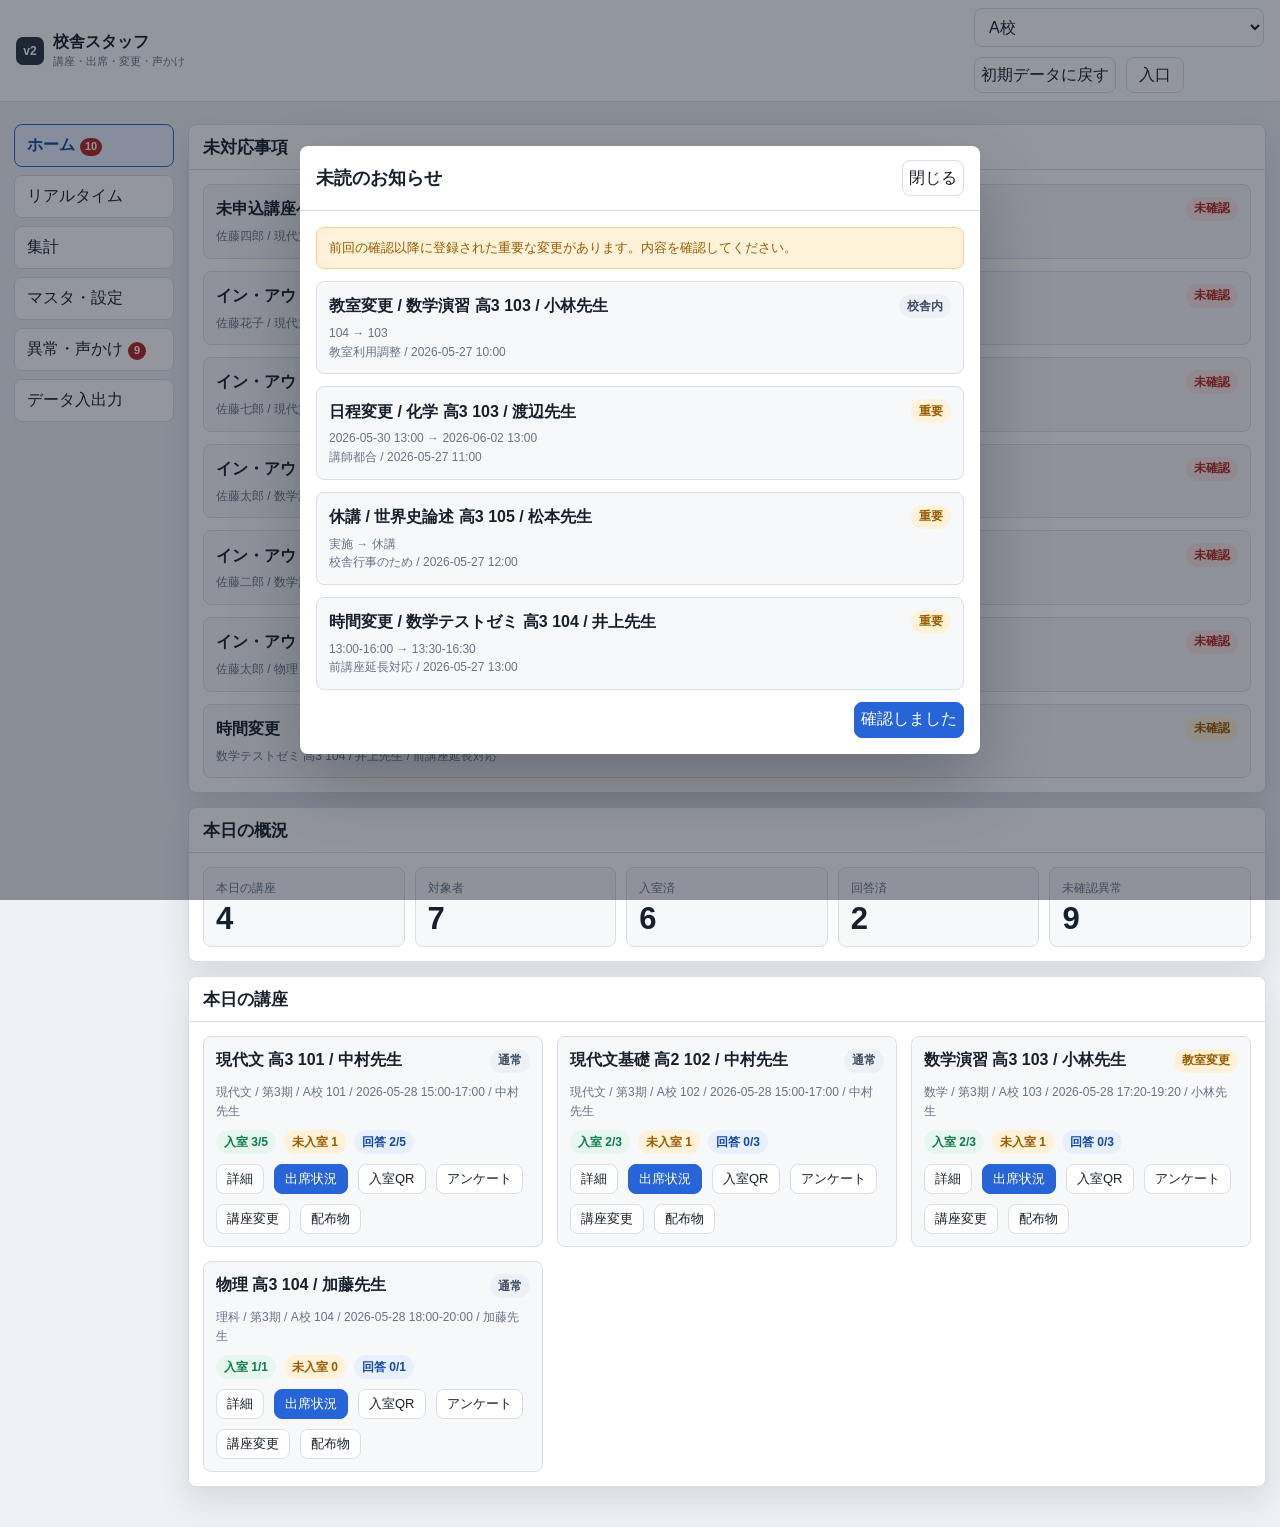
==== commit 58dbec17: "v16" ====
--- a/mock_app_v2/staff_app_v2.html
+++ b/mock_app_v2/staff_app_v2.html
@@ -77,7 +77,7 @@
               <label class="setting-toggle"><input id="realtimeShowEntered" type="checkbox" checked>入室済</label>
               <label class="setting-toggle"><input id="realtimeShowNotEntered" type="checkbox" checked>未入室</label>
             </div>
-            <div class="notice" style="margin-top:10px">QR読込・代理・紙回答で入室した生徒を、講座・学年に関係なく新しい順に表示します。生徒提示QRの読取（タブレット）や生徒側登録もリアルタイムに反映します。</div>
+            <div class="notice" style="margin-top:10px">教室QR読取・代理入室・紙回答で入室した生徒を、講座・学年に関係なく新しい順に表示します。当日教室に誰がいるかを即時に把握し、欠席者への声かけ（電話など）に使います。</div>
             <div id="realtimeList" class="stack" style="margin-top:12px"></div>
           </div>
         </section>
@@ -85,9 +85,9 @@
 
       <section class="tab-panel" data-tab-panel="staff-summary">
         <section class="panel">
-          <div class="panel-head"><h2>受講コマ集計（SPS週間受講コマ）</h2></div>
-          <div class="panel-body">
-            <div class="notice">上部で選択した校舎の生徒について、週ごとの受講済みコマ数・科目別・基準との差分を集計します。SPS（受講・模試成績）連携用の数値です。CSV出力は「データ入出力 &gt; 受講コマCSV」。</div>
+          <div class="panel-head"><h2>受講コマ集計（週間受講コマ）</h2></div>
+          <div class="panel-body">
+            <div class="notice">上部で選択した校舎の生徒について、週ごとの受講済みコマ数・科目別・基準との差分を集計します。CSV出力は「データ入出力 &gt; 受講コマCSV」。</div>
             <div class="metric-grid" id="summaryMetrics" style="margin-top:12px"></div>
             <div class="table-scroll" style="margin-top:12px"><table class="dense" id="summaryTable"></table></div>
           </div>
@@ -190,13 +190,13 @@
             <div class="panel-body"><table><thead><tr><th>生徒</th><th>基準</th><th>差分</th><th>操作</th></tr></thead><tbody id="shortageRows"></tbody></table></div>
           </section>
           <section class="panel" id="riskVoicePanel">
-            <div class="panel-head"><h2>声かけ対象者</h2></div>
+            <div class="panel-head"><h2>声かけ・面談リスト</h2></div>
             <div class="panel-body">
-              <label>生徒<select id="voiceStudent"></select></label>
-              <label style="margin-top:10px">担当者<select id="voiceAssignee"></select></label>
-              <label style="margin-top:10px">理由<input id="voiceReason" value="基準未達と未回答が重複"></label>
-              <button class="primary" id="voiceButton" type="button" style="width:100%; margin-top:10px">声かけ予定を追加</button>
-              <div id="voiceRows" class="stack" style="margin-top:10px"></div>
+              <div class="search-row">
+                <label>生徒を選んで対応<select id="respondStudent"></select></label>
+                <button class="primary" id="respondStudentBtn" type="button">対応する</button>
+              </div>
+              <div id="followupList" class="stack" style="margin-top:12px"></div>
             </div>
           </section>
           <section class="panel" id="riskLogPanel">
@@ -211,7 +211,8 @@
           <section class="panel">
             <div class="panel-head"><h2>CSV出力</h2></div>
             <div class="panel-body">
-              <label>出力種別<select id="exportType"><option value="attendance">出席簿CSV</option><option value="counts">受講コマCSV</option><option value="survey">アンケートCSV</option><option value="pos">POS取込用CSV</option><option value="access">Access取込用CSV</option><option value="actions">操作履歴CSV</option></select></label>
+              <div class="notice">担任・管理画面は当日の状況を即時反映します。成績・進捗を扱う他システムや他校舎への連携は、サーバ負荷・ロック競合を避けるため夜間の日次バッチで連携する想定です（このCSV出力が連携データのイメージ）。打刻ログは除去せず全件連携し、異常は「異常・声かけ」で要確認として目視判断します。</div>
+              <label style="margin-top:10px">出力種別<select id="exportType"><option value="attendance">出席簿CSV</option><option value="counts">受講コマCSV</option><option value="survey">アンケートCSV</option><option value="pos">POS取込用CSV</option><option value="access">Access取込用CSV</option><option value="actions">操作履歴CSV</option></select></label>
               <div class="actions" style="margin-top:10px"><button id="previewExport" type="button">プレビュー</button><button id="downloadExport" class="primary" type="button">ダウンロード</button></div>
               <div id="csvReferenceRows" class="stack" style="margin-top:14px"></div>
             </div>
--- a/mock_app_v2/assets/screens_v2.css
+++ b/mock_app_v2/assets/screens_v2.css
@@ -952,6 +952,31 @@
   color: var(--muted);
 }
 
+.day-group + .day-group {
+  margin-top: 14px;
+}
+
+.day-head {
+  display: flex;
+  align-items: center;
+  gap: 8px;
+  padding: 6px 10px;
+  border-left: 3px solid var(--blue);
+  border-radius: 0 6px 6px 0;
+  background: var(--blue-soft);
+  color: #174aa5;
+  font-weight: 700;
+  font-size: 13px;
+}
+
+.item .actions {
+  margin-top: 8px;
+}
+
+.item-title .chip {
+  font-weight: 700;
+}
+
 .tab-badge {
   display: inline-grid;
   place-items: center;
